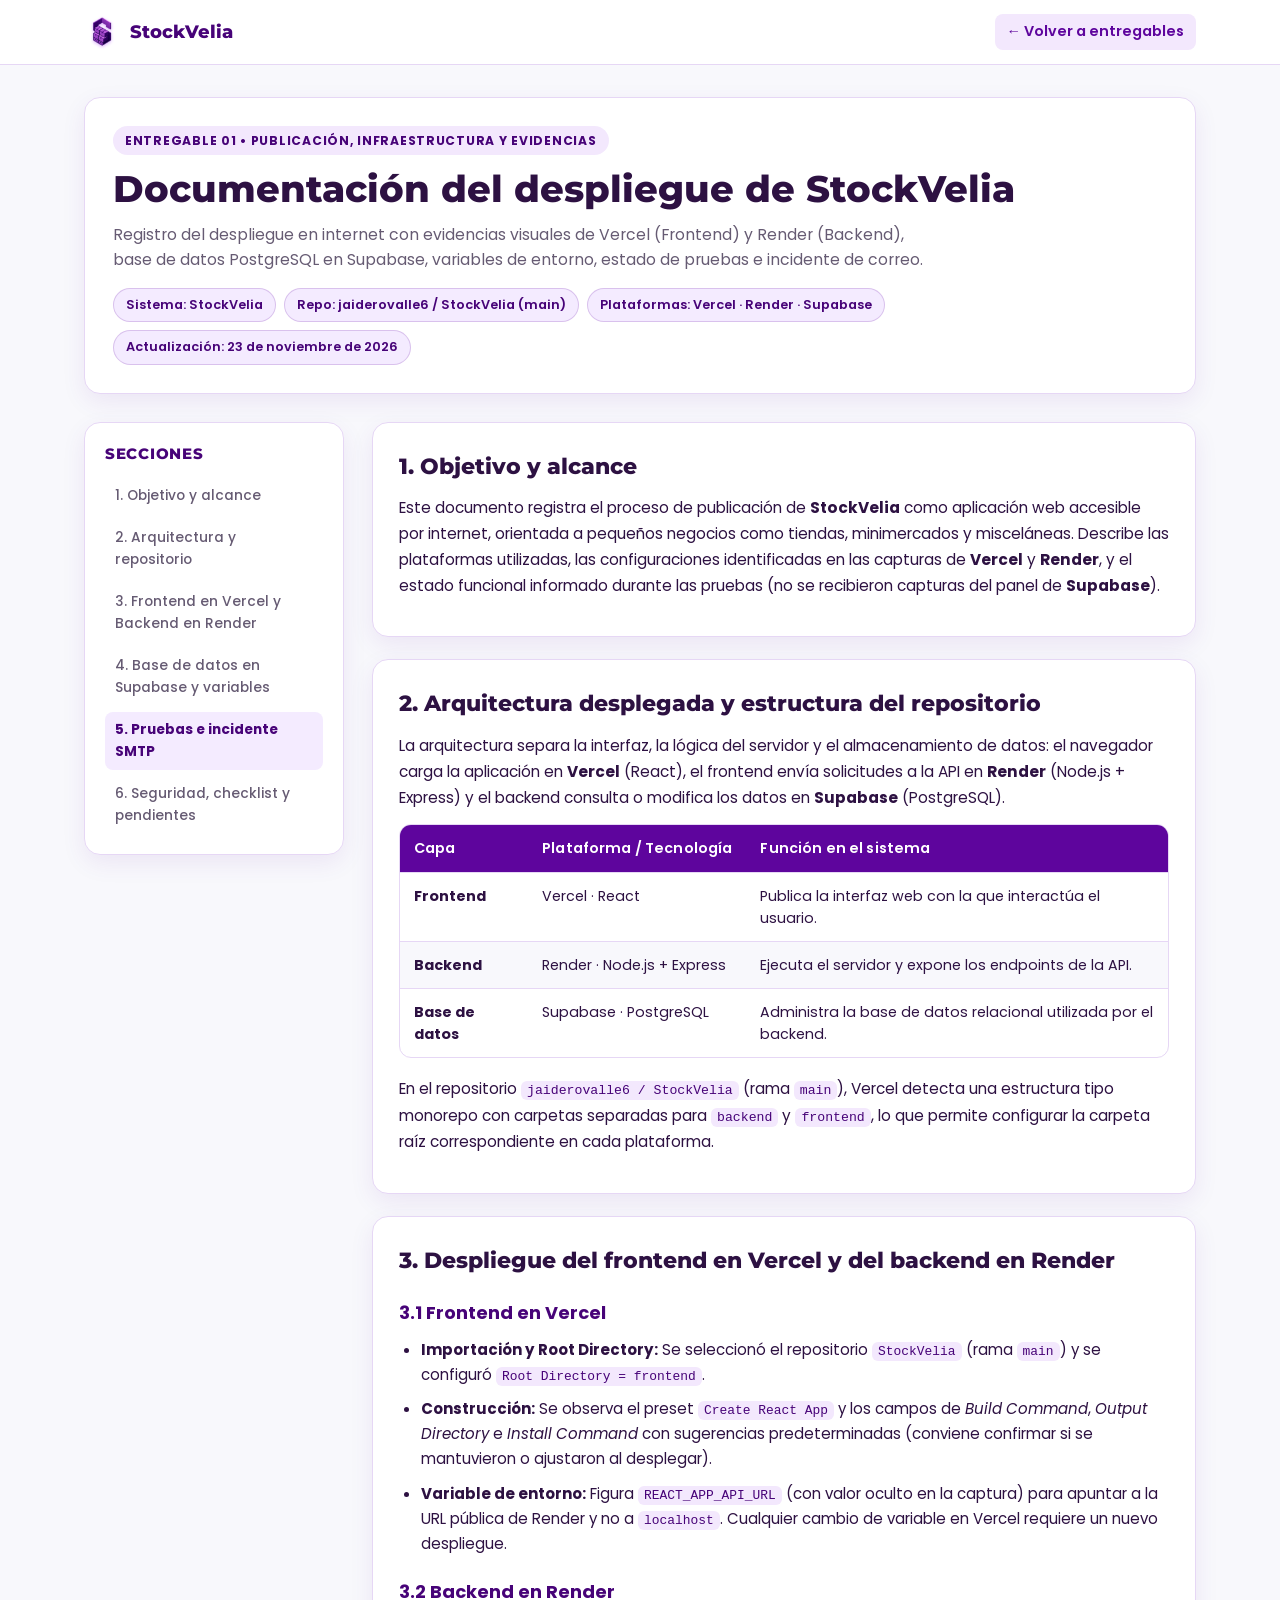
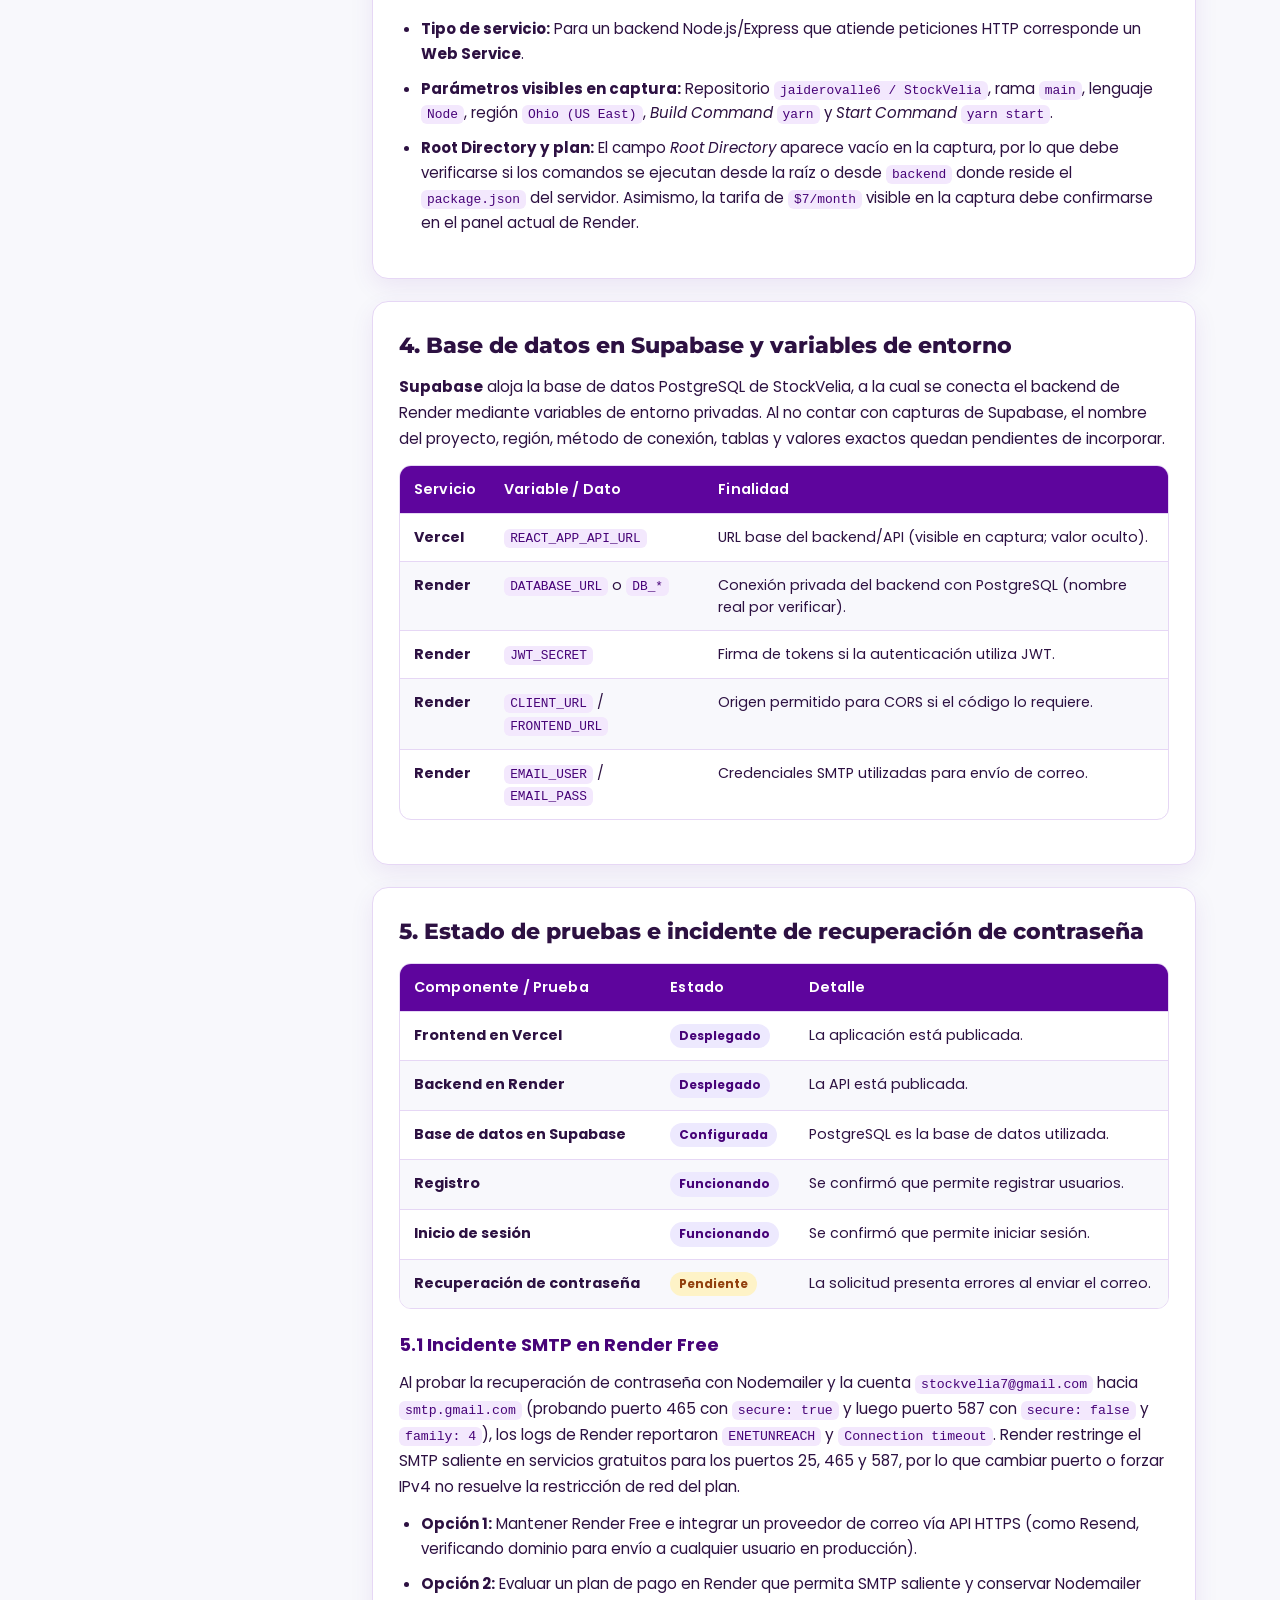
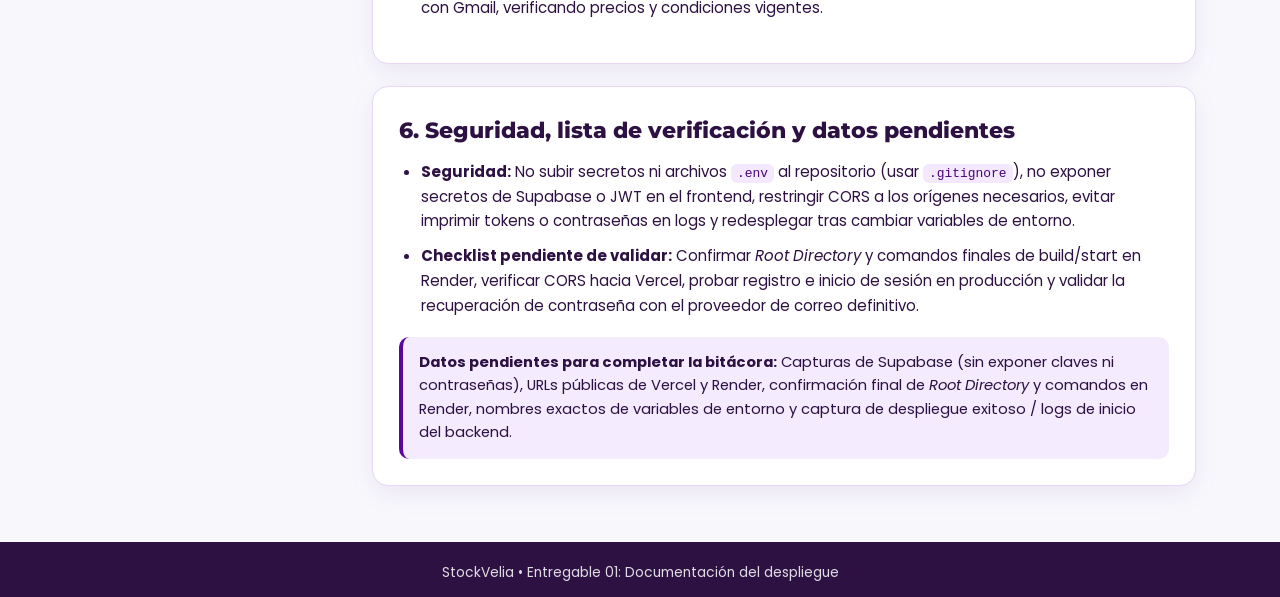
==== html/01-despliegue.html @ c8115813 "DOCUMENTACIÓN: Realizando los Entregables del Proyecto" ====
<!DOCTYPE html>
<html lang="es">

<head>
    <meta charset="UTF-8" />
    <meta name="viewport" content="width=device-width, initial-scale=1.0" />
    <title>01. Documentación del despliegue — StockVelia</title>
    <link rel="icon" type="image/png" href="../img/logo.png" />
    <link rel="preconnect" href="https://fonts.googleapis.com" />
    <link rel="preconnect" href="https://fonts.gstatic.com" crossorigin />
    <link
        href="https://fonts.googleapis.com/css2?family=Montserrat:wght@700;800&family=Poppins:wght@400;500;600;700&display=swap"
        rel="stylesheet" />
    <link rel="stylesheet" href="../css/entregables.css" />
    <link rel="stylesheet" href="../css/01-despliegue.css" />
</head>

<body>
    <header class="topbar">
        <div class="container topbar-inner">
            <a href="index.html" class="brand-link">
                <img src="../img/logo.png" alt="Logo de StockVelia" class="brand-logo" />
                <span>StockVelia</span>
            </a>
            <a href="index.html#entregables" class="back-link">← Volver a entregables</a>
        </div>
    </header>

    <main class="container">
        <section class="doc-header">
            <span class="doc-tag">Entregable 01 • Publicación, infraestructura y evidencias</span>
            <h1>Documentación del despliegue de StockVelia</h1>
            <p class="doc-subtitle">
                Registro del despliegue en internet con evidencias visuales de Vercel (Frontend) y Render (Backend),
                base de datos PostgreSQL en Supabase, variables de entorno, estado de pruebas e incidente de correo.
            </p>
            <div class="doc-meta-strip">
                <span class="meta-pill">Sistema: StockVelia</span>
                <span class="meta-pill">Repo: jaiderovalle6 / StockVelia (main)</span>
                <span class="meta-pill">Plataformas: Vercel · Render · Supabase</span>
                <span class="meta-pill">Actualización: 23 de noviembre de 2026</span>
            </div>
        </section>

        <div class="doc-layout">
            <aside class="doc-nav" aria-label="Índice de documentación del despliegue">
                <h2>Secciones</h2>
                <ul>
                    <li><a href="#sec-1" class="active is-current">1. Objetivo y alcance</a></li>
                    <li><a href="#sec-2">2. Arquitectura y repositorio</a></li>
                    <li><a href="#sec-3">3. Frontend en Vercel y Backend en Render</a></li>
                    <li><a href="#sec-4">4. Base de datos en Supabase y variables</a></li>
                    <li><a href="#sec-5">5. Pruebas e incidente SMTP</a></li>
                    <li><a href="#sec-6">6. Seguridad, checklist y pendientes</a></li>
                </ul>
            </aside>

            <div class="doc-sections">
                <!-- SECCIÓN 1 -->
                <section class="doc-block" id="sec-1">
                    <h2>1. Objetivo y alcance</h2>
                    <p>
                        Este documento registra el proceso de publicación de <strong>StockVelia</strong> como aplicación
                        web
                        accesible por internet, orientada a pequeños negocios como tiendas, minimercados y misceláneas.
                        Describe las plataformas utilizadas, las configuraciones identificadas en las capturas de
                        <strong>Vercel</strong> y <strong>Render</strong>, y el estado funcional informado durante las
                        pruebas (no se recibieron capturas del panel de <strong>Supabase</strong>).
                    </p>
                </section>

                <!-- SECCIÓN 2 -->
                <section class="doc-block" id="sec-2">
                    <h2>2. Arquitectura desplegada y estructura del repositorio</h2>
                    <p>
                        La arquitectura separa la interfaz, la lógica del servidor y el almacenamiento de datos: el
                        navegador carga la aplicación en <strong>Vercel</strong> (React), el frontend envía solicitudes
                        a la
                        API en <strong>Render</strong> (Node.js + Express) y el backend consulta o modifica los datos en
                        <strong>Supabase</strong> (PostgreSQL).
                    </p>
                    <div class="table-wrap">
                        <table class="deploy-table">
                            <thead>
                                <tr>
                                    <th>Capa</th>
                                    <th>Plataforma / Tecnología</th>
                                    <th>Función en el sistema</th>
                                </tr>
                            </thead>
                            <tbody>
                                <tr>
                                    <td><strong>Frontend</strong></td>
                                    <td>Vercel · React</td>
                                    <td>Publica la interfaz web con la que interactúa el usuario.</td>
                                </tr>
                                <tr>
                                    <td><strong>Backend</strong></td>
                                    <td>Render · Node.js + Express</td>
                                    <td>Ejecuta el servidor y expone los endpoints de la API.</td>
                                </tr>
                                <tr>
                                    <td><strong>Base de datos</strong></td>
                                    <td>Supabase · PostgreSQL</td>
                                    <td>Administra la base de datos relacional utilizada por el backend.</td>
                                </tr>
                            </tbody>
                        </table>
                    </div>
                    <p>
                        En el repositorio <code>jaiderovalle6 / StockVelia</code> (rama <code>main</code>), Vercel
                        detecta una estructura tipo monorepo con carpetas separadas para <code>backend</code> y
                        <code>frontend</code>, lo que permite configurar la carpeta raíz correspondiente en cada
                        plataforma.
                    </p>
                </section>

                <!-- SECCIÓN 3 -->
                <section class="doc-block" id="sec-3">
                    <h2>3. Despliegue del frontend en Vercel y del backend en Render</h2>
                    <h3>3.1 Frontend en Vercel</h3>
                    <ul class="deploy-list">
                        <li>
                            <strong>Importación y Root Directory:</strong> Se seleccionó el repositorio
                            <code>StockVelia</code> (rama <code>main</code>) y se configuró
                            <code>Root Directory = frontend</code>.
                        </li>
                        <li>
                            <strong>Construcción:</strong> Se observa el preset <code>Create React App</code> y los
                            campos de <em>Build Command</em>, <em>Output Directory</em> e <em>Install Command</em> con
                            sugerencias predeterminadas (conviene confirmar si se mantuvieron o ajustaron al desplegar).
                        </li>
                        <li>
                            <strong>Variable de entorno:</strong> Figura <code>REACT_APP_API_URL</code> (con valor
                            oculto en la captura) para apuntar a la URL pública de Render y no a
                            <code>localhost</code>. Cualquier cambio de variable en Vercel requiere un nuevo
                            despliegue.
                        </li>
                    </ul>

                    <h3>3.2 Backend en Render</h3>
                    <ul class="deploy-list">
                        <li>
                            <strong>Tipo de servicio:</strong> Para un backend Node.js/Express que atiende peticiones
                            HTTP corresponde un <strong>Web Service</strong>.
                        </li>
                        <li>
                            <strong>Parámetros visibles en captura:</strong> Repositorio
                            <code>jaiderovalle6 / StockVelia</code>, rama <code>main</code>, lenguaje
                            <code>Node</code>, región <code>Ohio (US East)</code>, <em>Build Command</em>
                            <code>yarn</code> y <em>Start Command</em> <code>yarn start</code>.
                        </li>
                        <li>
                            <strong>Root Directory y plan:</strong> El campo <em>Root Directory</em> aparece vacío en la
                            captura, por lo que debe verificarse si los comandos se ejecutan desde la raíz o desde
                            <code>backend</code> donde reside el <code>package.json</code> del servidor. Asimismo, la
                            tarifa de <code>$7/month</code> visible en la captura debe confirmarse en el panel actual
                            de Render.
                        </li>
                    </ul>
                </section>

                <!-- SECCIÓN 4 -->
                <section class="doc-block" id="sec-4">
                    <h2>4. Base de datos en Supabase y variables de entorno</h2>
                    <p>
                        <strong>Supabase</strong> aloja la base de datos PostgreSQL de StockVelia, a la cual se
                        conecta el backend de Render mediante variables de entorno privadas. Al no contar con capturas
                        de Supabase, el nombre del proyecto, región, método de conexión, tablas y valores exactos quedan
                        pendientes de incorporar.
                    </p>
                    <div class="table-wrap">
                        <table class="deploy-table">
                            <thead>
                                <tr>
                                    <th>Servicio</th>
                                    <th>Variable / Dato</th>
                                    <th>Finalidad</th>
                                </tr>
                            </thead>
                            <tbody>
                                <tr>
                                    <td><strong>Vercel</strong></td>
                                    <td><code>REACT_APP_API_URL</code></td>
                                    <td>URL base del backend/API (visible en captura; valor oculto).</td>
                                </tr>
                                <tr>
                                    <td><strong>Render</strong></td>
                                    <td><code>DATABASE_URL</code> o <code>DB_*</code></td>
                                    <td>Conexión privada del backend con PostgreSQL (nombre real por verificar).</td>
                                </tr>
                                <tr>
                                    <td><strong>Render</strong></td>
                                    <td><code>JWT_SECRET</code></td>
                                    <td>Firma de tokens si la autenticación utiliza JWT.</td>
                                </tr>
                                <tr>
                                    <td><strong>Render</strong></td>
                                    <td><code>CLIENT_URL</code> / <code>FRONTEND_URL</code></td>
                                    <td>Origen permitido para CORS si el código lo requiere.</td>
                                </tr>
                                <tr>
                                    <td><strong>Render</strong></td>
                                    <td><code>EMAIL_USER</code> / <code>EMAIL_PASS</code></td>
                                    <td>Credenciales SMTP utilizadas para envío de correo.</td>
                                </tr>
                            </tbody>
                        </table>
                    </div>
                </section>

                <!-- SECCIÓN 5 -->
                <section class="doc-block" id="sec-5">
                    <h2>5. Estado de pruebas e incidente de recuperación de contraseña</h2>
                    <div class="table-wrap">
                        <table class="deploy-table">
                            <thead>
                                <tr>
                                    <th>Componente / Prueba</th>
                                    <th>Estado</th>
                                    <th>Detalle</th>
                                </tr>
                            </thead>
                            <tbody>
                                <tr>
                                    <td><strong>Frontend en Vercel</strong></td>
                                    <td><span class="status-ok">Desplegado</span></td>
                                    <td>La aplicación está publicada.</td>
                                </tr>
                                <tr>
                                    <td><strong>Backend en Render</strong></td>
                                    <td><span class="status-ok">Desplegado</span></td>
                                    <td>La API está publicada.</td>
                                </tr>
                                <tr>
                                    <td><strong>Base de datos en Supabase</strong></td>
                                    <td><span class="status-ok">Configurada</span></td>
                                    <td>PostgreSQL es la base de datos utilizada.</td>
                                </tr>
                                <tr>
                                    <td><strong>Registro</strong></td>
                                    <td><span class="status-ok">Funcionando</span></td>
                                    <td>Se confirmó que permite registrar usuarios.</td>
                                </tr>
                                <tr>
                                    <td><strong>Inicio de sesión</strong></td>
                                    <td><span class="status-ok">Funcionando</span></td>
                                    <td>Se confirmó que permite iniciar sesión.</td>
                                </tr>
                                <tr>
                                    <td><strong>Recuperación de contraseña</strong></td>
                                    <td><span class="status-warn">Pendiente</span></td>
                                    <td>La solicitud presenta errores al enviar el correo.</td>
                                </tr>
                            </tbody>
                        </table>
                    </div>

                    <h3>5.1 Incidente SMTP en Render Free</h3>
                    <p>
                        Al probar la recuperación de contraseña con Nodemailer y la cuenta
                        <code>stockvelia7@gmail.com</code> hacia <code>smtp.gmail.com</code> (probando puerto 465 con
                        <code>secure: true</code> y luego puerto 587 con <code>secure: false</code> y
                        <code>family: 4</code>), los logs de Render reportaron <code>ENETUNREACH</code> y
                        <code>Connection timeout</code>. Render restringe el SMTP saliente en servicios gratuitos para
                        los puertos 25, 465 y 587, por lo que cambiar puerto o forzar IPv4 no resuelve la restricción
                        de red del plan.
                    </p>
                    <ul class="deploy-list">
                        <li>
                            <strong>Opción 1:</strong> Mantener Render Free e integrar un proveedor de correo vía API
                            HTTPS (como Resend, verificando dominio para envío a cualquier usuario en producción).
                        </li>
                        <li>
                            <strong>Opción 2:</strong> Evaluar un plan de pago en Render que permita SMTP saliente y
                            conservar Nodemailer con Gmail, verificando precios y condiciones vigentes.
                        </li>
                    </ul>
                </section>

                <!-- SECCIÓN 6 -->
                <section class="doc-block" id="sec-6">
                    <h2>6. Seguridad, lista de verificación y datos pendientes</h2>
                    <ul class="deploy-list">
                        <li>
                            <strong>Seguridad:</strong> No subir secretos ni archivos <code>.env</code> al repositorio
                            (usar <code>.gitignore</code>), no exponer secretos de Supabase o JWT en el frontend,
                            restringir CORS a los orígenes necesarios, evitar imprimir tokens o contraseñas en logs y
                            redesplegar tras cambiar variables de entorno.
                        </li>
                        <li>
                            <strong>Checklist pendiente de validar:</strong> Confirmar <em>Root Directory</em> y
                            comandos finales de build/start en Render, verificar CORS hacia Vercel, probar registro e
                            inicio de sesión en producción y validar la recuperación de contraseña con el proveedor de
                            correo definitivo.
                        </li>
                    </ul>
                    <div class="deploy-note">
                        <strong>Datos pendientes para completar la bitácora:</strong> Capturas de Supabase (sin
                        exponer claves ni contraseñas), URLs públicas de Vercel y Render, confirmación final de
                        <em>Root Directory</em> y comandos en Render, nombres exactos de variables de entorno y captura
                        de despliegue exitoso / logs de inicio del backend.
                    </div>
                </section>
            </div>
        </div>
    </main>

    <footer class="doc-footer">
        <div class="container">StockVelia • Entregable 01: Documentación del despliegue</div>
    </footer>

    <script src="../js/01-despliegue.js"></script>
</body>

</html>
---- css/entregables.css ----
/* ==========================================================================
   Hoja base compartida para páginas de entregables de StockVelia
   (css/entregables.css) — Paleta morada #5E059D / #470378 / #F8F8FC
   ========================================================================== */

:root {
    --doc-primary: #5e059d;
    --doc-primary-dark: #470378;
    --doc-primary-soft: #f3e8fd;
    --doc-accent: #ba61fa;
    --doc-bg: #f8f8fc;
    --doc-surface: #ffffff;
    --doc-text: #2d1142;
    --doc-muted: #665b73;
    --doc-border: #e6d7f5;
    --doc-shadow: 0 8px 24px rgba(94, 5, 157, 0.08);
    --doc-radius: 16px;
}

*,
*::before,
*::after {
    box-sizing: border-box;
    margin: 0;
    padding: 0;
}

html {
    scroll-behavior: smooth;
}

body {
    font-family: "Poppins", -apple-system, BlinkMacSystemFont, sans-serif;
    background-color: var(--doc-bg);
    color: var(--doc-text);
    line-height: 1.6;
    overflow-x: hidden;
}

code {
    font-family: ui-monospace, SFMono-Regular, Menlo, Monaco, Consolas, monospace;
    font-size: clamp(0.8rem, 1.3vw, 0.86em);
    background: var(--doc-primary-soft);
    color: var(--doc-primary-dark);
    padding: 2px 6px;
    border-radius: 6px;
    overflow-wrap: anywhere;
}

.container {
    width: 100%;
    max-width: 1160px;
    margin: 0 auto;
    padding: 0 clamp(14px, 3vw, 24px);
}

/* TOPBAR */
.topbar {
    position: sticky;
    top: 0;
    z-index: 90;
    background: rgba(255, 255, 255, 0.94);
    backdrop-filter: blur(10px);
    border-bottom: 1px solid var(--doc-border);
}

.topbar-inner {
    display: flex;
    align-items: center;
    justify-content: space-between;
    min-height: 64px;
    gap: 12px;
}

.brand-link {
    display: inline-flex;
    align-items: center;
    gap: 10px;
    font-family: "Montserrat", sans-serif;
    font-weight: 800;
    font-size: clamp(1rem, 2vw, 1.15rem);
    color: var(--doc-primary-dark);
    text-decoration: none;
    min-width: 0;
}

.brand-logo {
    width: 36px;
    height: 36px;
    border-radius: 8px;
    object-fit: contain;
    display: block;
    flex-shrink: 0;
}

.back-link {
    text-decoration: none;
    font-size: clamp(0.8rem, 1.4vw, 0.9rem);
    font-weight: 600;
    color: var(--doc-primary);
    padding: 6px 12px;
    border-radius: 8px;
    background: var(--doc-primary-soft);
    white-space: nowrap;
    transition: background-color 0.2s ease, color 0.2s ease;
}

.back-link:hover {
    background: var(--doc-primary);
    color: #ffffff;
}

/* ENCABEZADO DE DOCUMENTO */
.doc-header {
    margin: clamp(20px, 3.5vw, 32px) 0 clamp(20px, 3vw, 28px);
    padding: clamp(18px, 3.5vw, 28px);
    background: var(--doc-surface);
    border: 1px solid var(--doc-border);
    border-radius: var(--doc-radius);
    box-shadow: var(--doc-shadow);
}

.doc-tag {
    display: inline-block;
    font-size: clamp(0.7rem, 1.25vw, 0.76rem);
    font-weight: 700;
    text-transform: uppercase;
    letter-spacing: 0.06em;
    color: var(--doc-primary-dark);
    background: var(--doc-primary-soft);
    padding: 5px 12px;
    border-radius: 999px;
    margin-bottom: 12px;
    max-width: 100%;
}

.doc-header h1 {
    font-family: "Montserrat", sans-serif;
    font-weight: 800;
    font-size: clamp(1.45rem, 3.2vw, 2.3rem);
    color: var(--doc-text);
    line-height: 1.2;
    margin-bottom: 10px;
}

.doc-subtitle {
    color: var(--doc-muted);
    font-size: clamp(0.9rem, 1.5vw, 0.98rem);
    max-width: 820px;
}

/* LAYOUT CON ÍNDICE LATERAL */
.doc-layout {
    display: grid;
    grid-template-columns: 260px minmax(0, 1fr);
    gap: clamp(18px, 3vw, 28px);
    align-items: start;
    margin-bottom: 56px;
}

.doc-nav {
    position: sticky;
    top: 84px;
    background: var(--doc-surface);
    border: 1px solid var(--doc-border);
    border-radius: var(--doc-radius);
    padding: clamp(16px, 2.5vw, 20px);
    box-shadow: var(--doc-shadow);
    min-width: 0;
}

.doc-nav h2 {
    font-family: "Montserrat", sans-serif;
    font-size: 0.92rem;
    font-weight: 800;
    text-transform: uppercase;
    letter-spacing: 0.05em;
    color: var(--doc-primary-dark);
    margin-bottom: 12px;
}

.doc-nav ul {
    list-style: none;
    display: flex;
    flex-direction: column;
    gap: 6px;
}

.doc-nav a {
    display: block;
    text-decoration: none;
    font-size: 0.86rem;
    font-weight: 500;
    color: var(--doc-muted);
    padding: 7px 10px;
    border-radius: 8px;
    transition: all 0.2s ease;
}

.doc-nav a:hover {
    color: var(--doc-primary-dark);
    background: var(--doc-primary-soft);
}

.doc-sections {
    display: flex;
    flex-direction: column;
    gap: 22px;
    min-width: 0;
}

.doc-block {
    background: var(--doc-surface);
    border: 1px solid var(--doc-border);
    border-radius: var(--doc-radius);
    padding: clamp(18px, 3.2vw, 26px);
    box-shadow: var(--doc-shadow);
    scroll-margin-top: 86px;
    min-width: 0;
}

.doc-block h2 {
    font-family: "Montserrat", sans-serif;
    font-size: clamp(1.15rem, 2.2vw, 1.35rem);
    font-weight: 800;
    color: var(--doc-text);
    margin-bottom: 12px;
}

/* FOOTER */
.doc-footer {
    background: var(--doc-text);
    color: rgba(255, 255, 255, 0.85);
    padding: 20px 0;
    font-size: 0.86rem;
    text-align: center;
}

@media (max-width: 900px) {
    .doc-layout {
        grid-template-columns: 1fr;
    }

    .doc-nav {
        position: static;
    }
}
---- css/01-despliegue.css ----
/* ==========================================================================
   Estilos específicos para Entregable 01: Documentación del Despliegue
   Compatible con css/entregables.css (paleta #5E059D / #470378 / #F8F8FC)
   ========================================================================== */

:root {
    --dep-primary: #5e059d;
    --dep-primary-dark: #470378;
    --dep-primary-soft: #f4ebff;
    --dep-border: #e6d7f5;
    --dep-text: #2d1142;
    --dep-muted: #665b73;
    --dep-surface: #ffffff;
    --dep-surface-alt: #f8f8fc;
}

.doc-meta-strip {
    display: flex;
    flex-wrap: wrap;
    gap: 8px;
    margin-top: 16px;
}

.meta-pill {
    display: inline-flex;
    align-items: center;
    padding: 6px 12px;
    border-radius: 999px;
    font-size: clamp(0.74rem, 1.4vw, 0.8rem);
    font-weight: 600;
    background-color: var(--dep-primary-soft);
    color: var(--dep-primary-dark);
    border: 1px solid rgba(94, 5, 157, 0.18);
    max-width: 100%;
}

.doc-block h3 {
    margin-top: 22px;
    margin-bottom: 10px;
    font-size: clamp(1rem, 1.8vw, 1.12rem);
    font-weight: 700;
    color: var(--dep-primary-dark);
}

.doc-block p {
    color: var(--dep-text);
    line-height: 1.68;
    margin-bottom: 12px;
    font-size: clamp(0.9rem, 1.5vw, 0.96rem);
}

.deploy-list {
    margin: 10px 0 16px 22px;
    padding: 0;
    color: var(--dep-text);
    line-height: 1.65;
    font-size: clamp(0.88rem, 1.5vw, 0.94rem);
}

.deploy-list li {
    margin-bottom: 10px;
}

.table-wrap {
    width: 100%;
    max-width: 100%;
    overflow-x: auto;
    -webkit-overflow-scrolling: touch;
    margin: 14px 0 18px;
    border: 1px solid var(--dep-border);
    border-radius: 12px;
    background-color: var(--dep-surface);
}

.deploy-table {
    width: 100%;
    border-collapse: collapse;
    min-width: 580px;
    font-size: clamp(0.82rem, 1.4vw, 0.89rem);
}

.deploy-table thead {
    background-color: var(--dep-primary);
    color: #ffffff;
}

.deploy-table th {
    text-align: left;
    padding: 12px 14px;
    font-weight: 600;
    letter-spacing: 0.01em;
    white-space: nowrap;
}

.deploy-table td {
    padding: 12px 14px;
    border-top: 1px solid var(--dep-border);
    vertical-align: top;
    line-height: 1.55;
    color: var(--dep-text);
}

.deploy-table tbody tr:nth-child(even) {
    background-color: var(--dep-surface-alt);
}

.deploy-table tbody tr:hover {
    background-color: #faf5ff;
}

.status-ok,
.status-warn {
    display: inline-block;
    padding: 3px 9px;
    border-radius: 999px;
    font-size: 0.75rem;
    font-weight: 700;
    white-space: nowrap;
}

.status-ok {
    background-color: #ede9fe;
    color: var(--dep-primary-dark);
}

.status-warn {
    background-color: #fef3c7;
    color: #92400e;
}

.deploy-note {
    margin-top: 18px;
    padding: 14px 16px;
    border-left: 4px solid var(--dep-primary);
    border-radius: 10px;
    background-color: var(--dep-primary-soft);
    color: var(--dep-text);
    font-size: clamp(0.86rem, 1.4vw, 0.92rem);
    line-height: 1.6;
}

.doc-nav a.is-current,
.doc-nav a.active {
    color: var(--dep-primary-dark);
    font-weight: 700;
    background-color: var(--dep-primary-soft);
    border-radius: 8px;
}

/* Tablets y pantallas medianas */
@media (max-width: 900px) {
    .doc-nav ul {
        flex-direction: row;
        flex-wrap: wrap;
        gap: 8px;
    }

    .doc-nav a {
        padding: 6px 12px;
        font-size: 0.82rem;
    }
}

/* Móviles */
@media (max-width: 600px) {
    .deploy-table {
        min-width: 500px;
        font-size: 0.82rem;
    }

    .deploy-table th,
    .deploy-table td {
        padding: 10px 11px;
    }

    .deploy-note {
        padding: 12px 14px;
    }
}
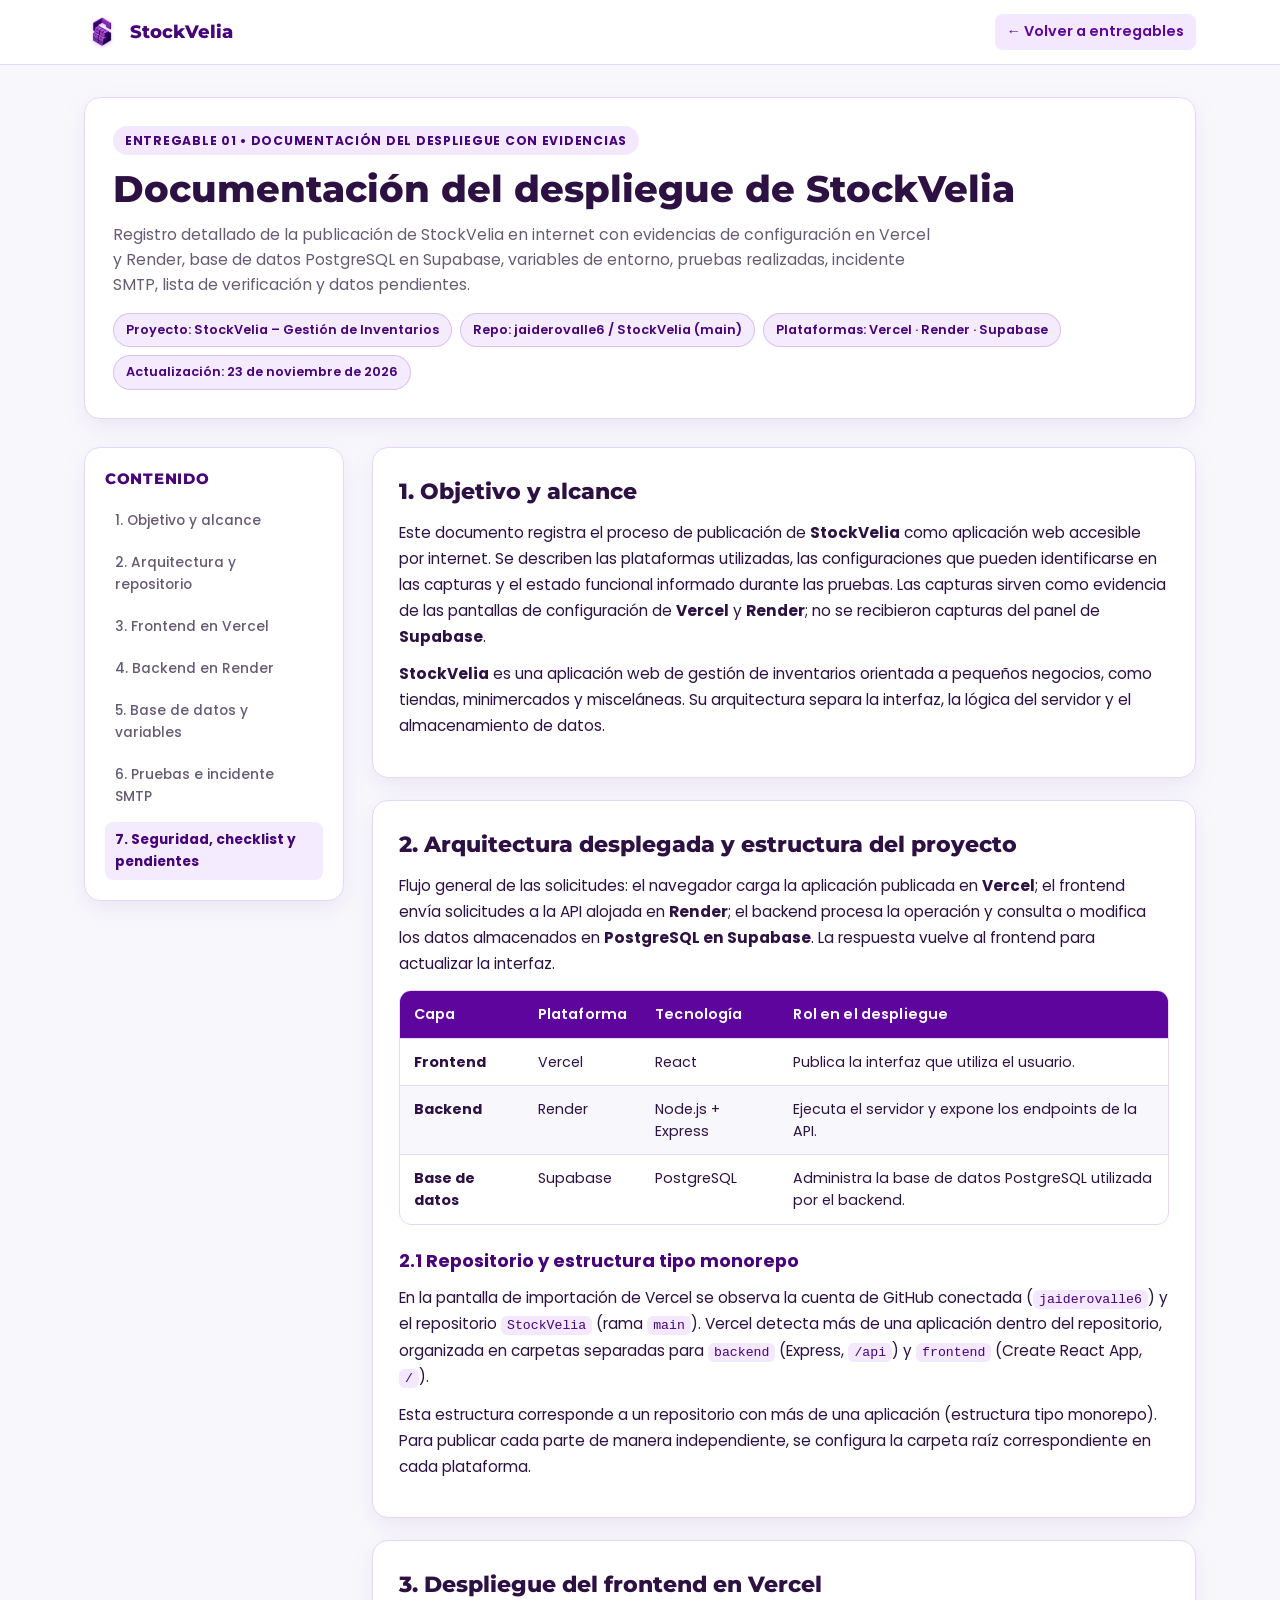
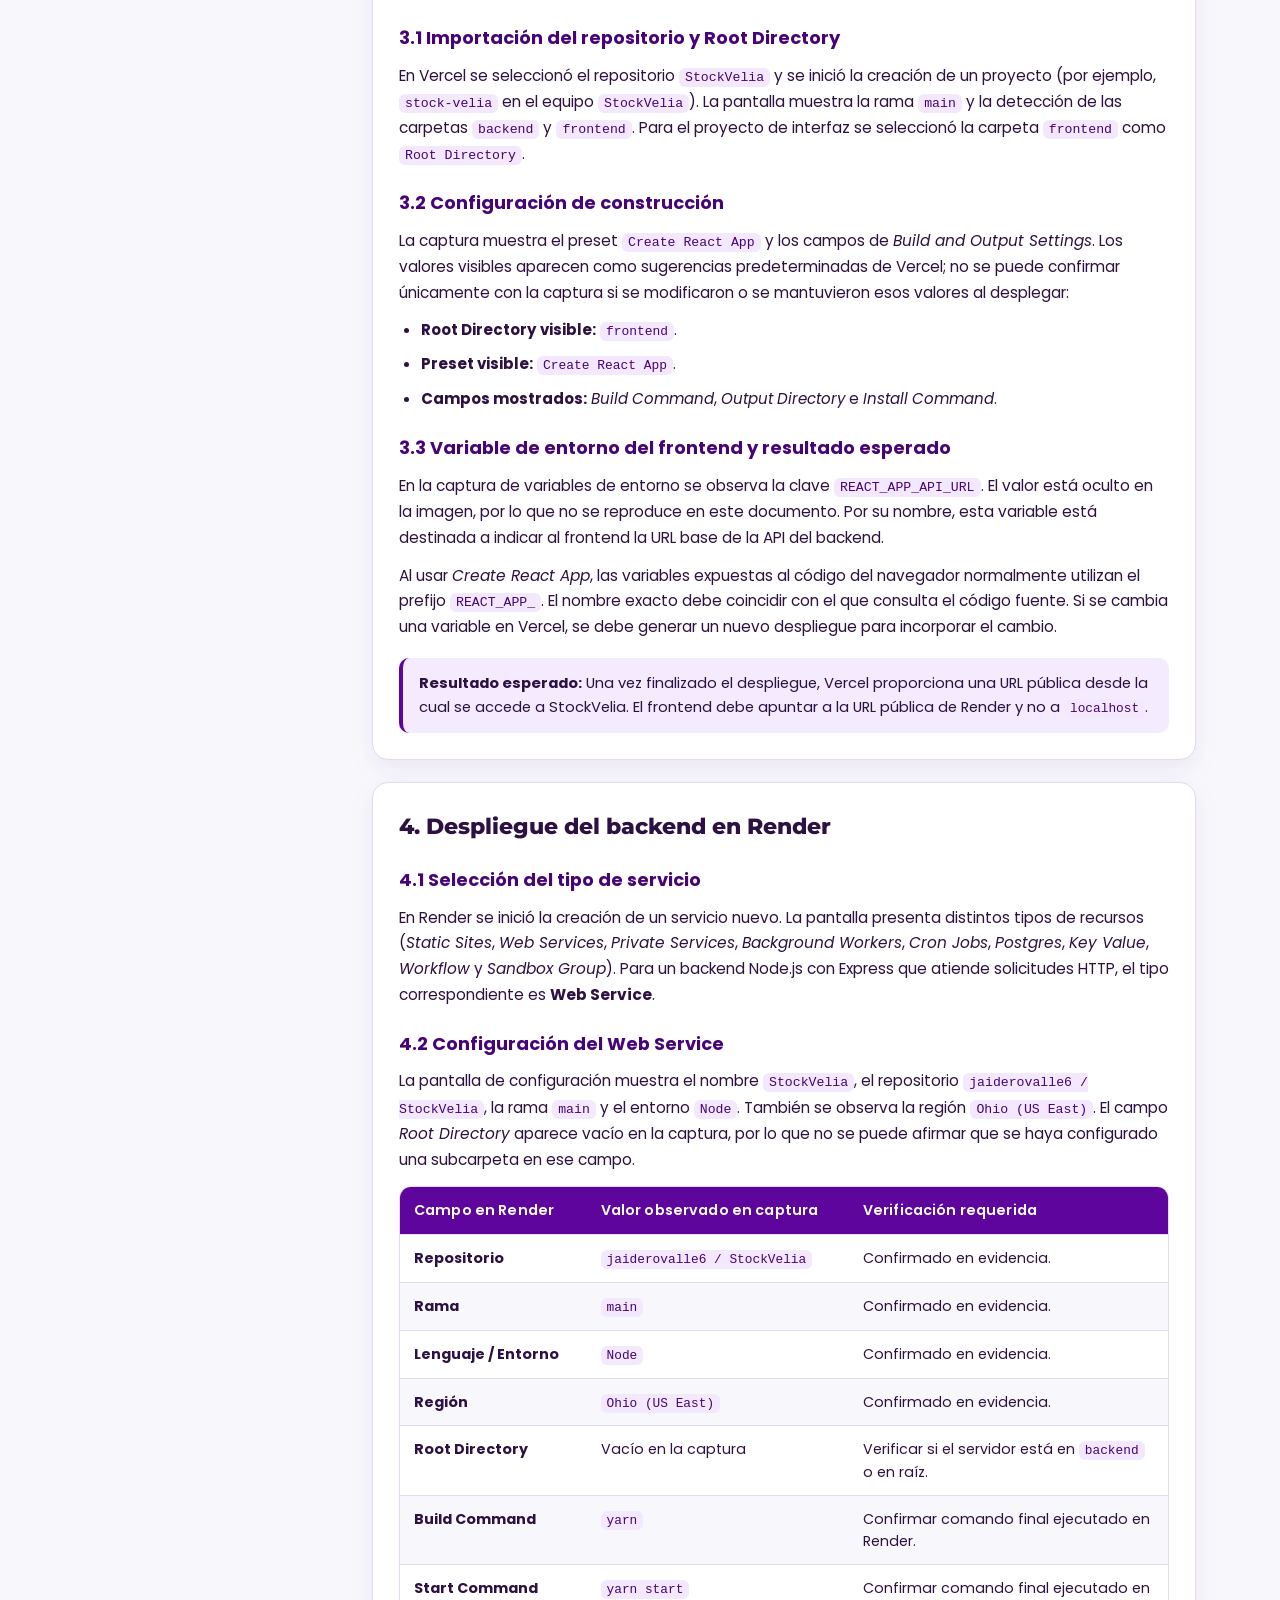
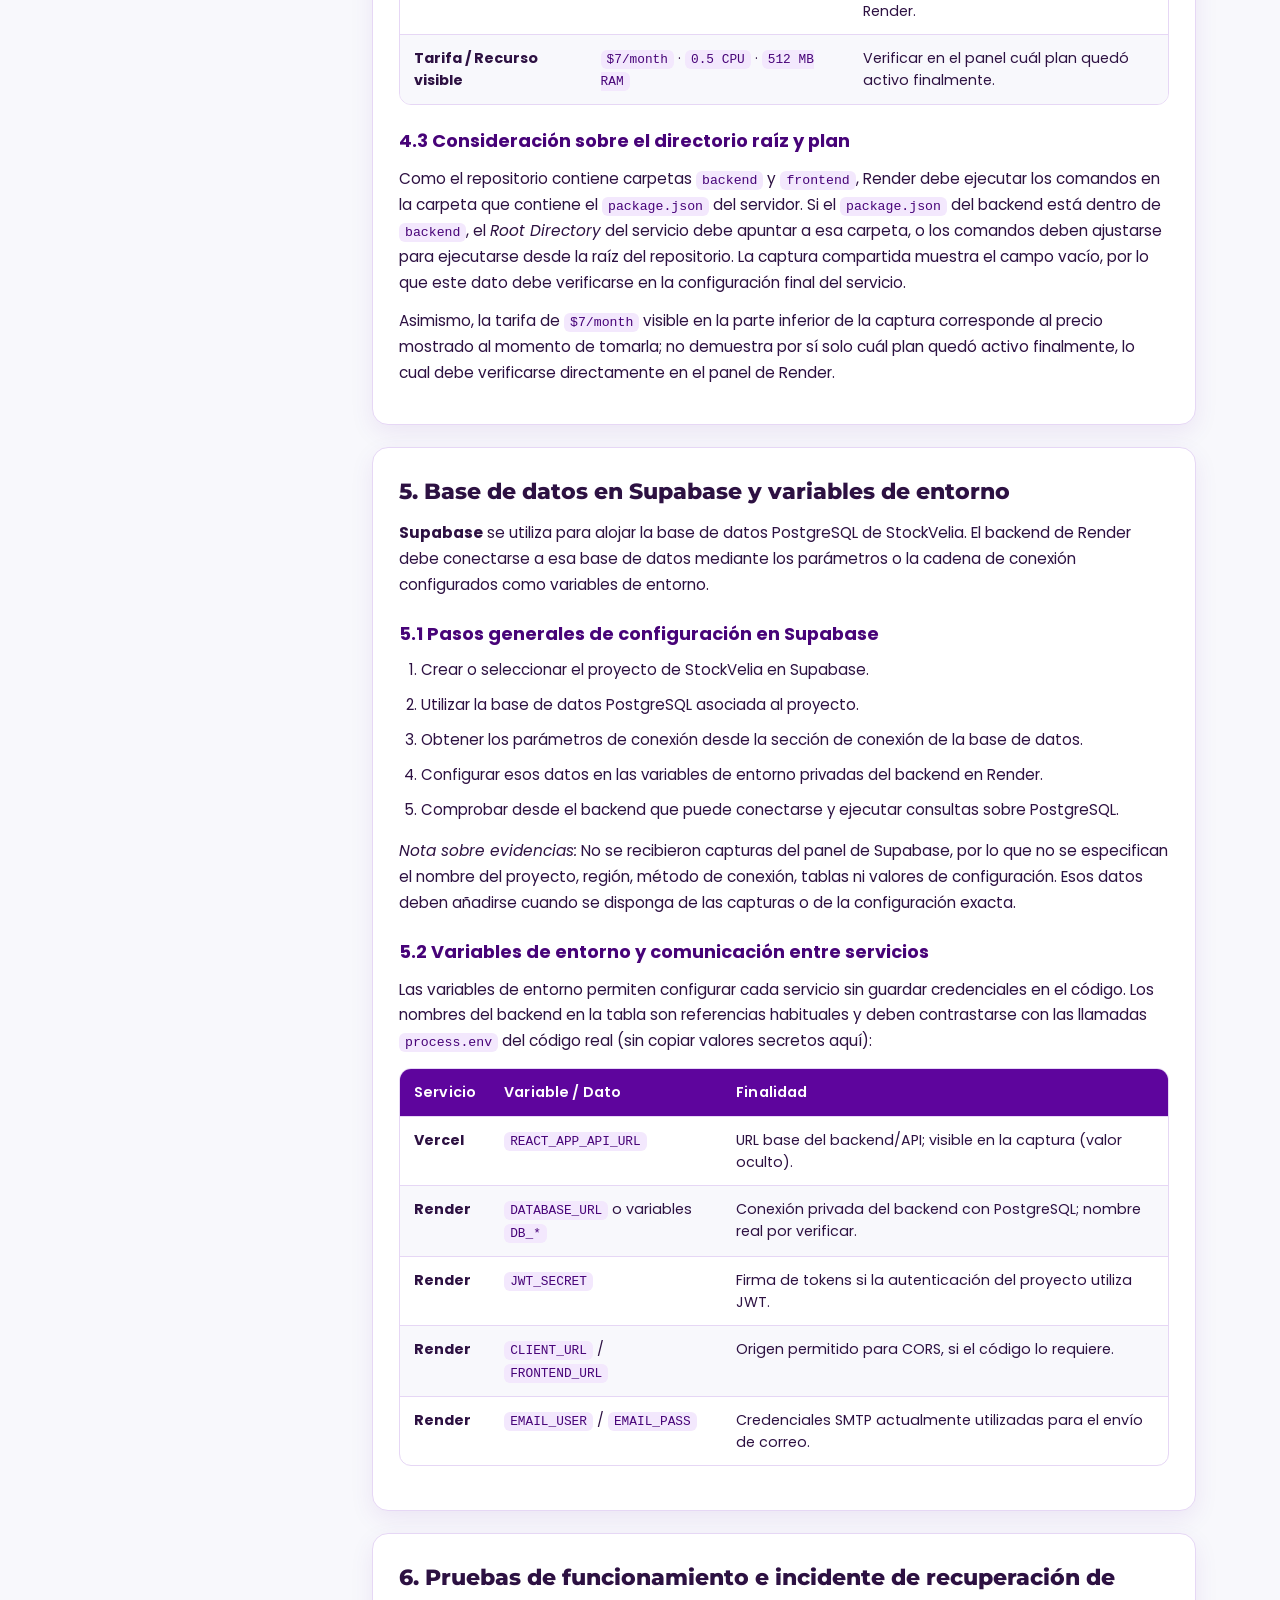
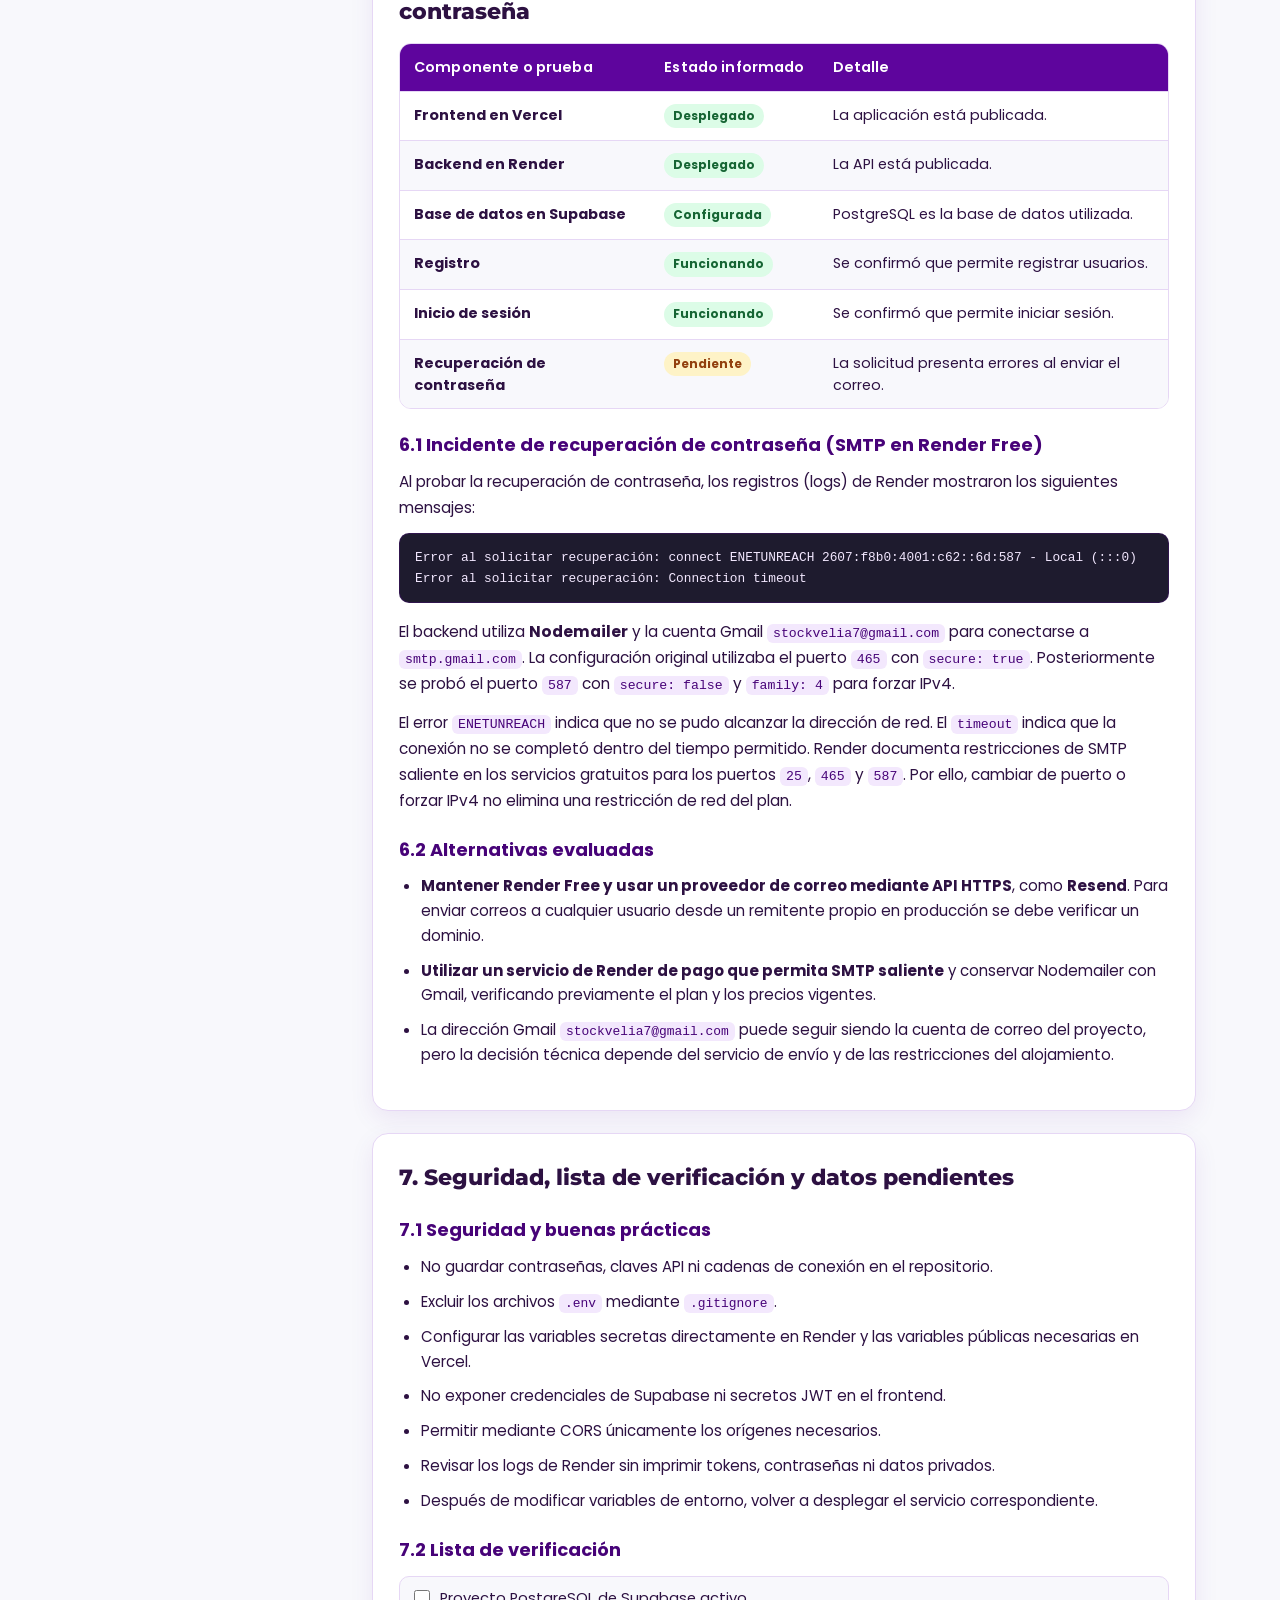
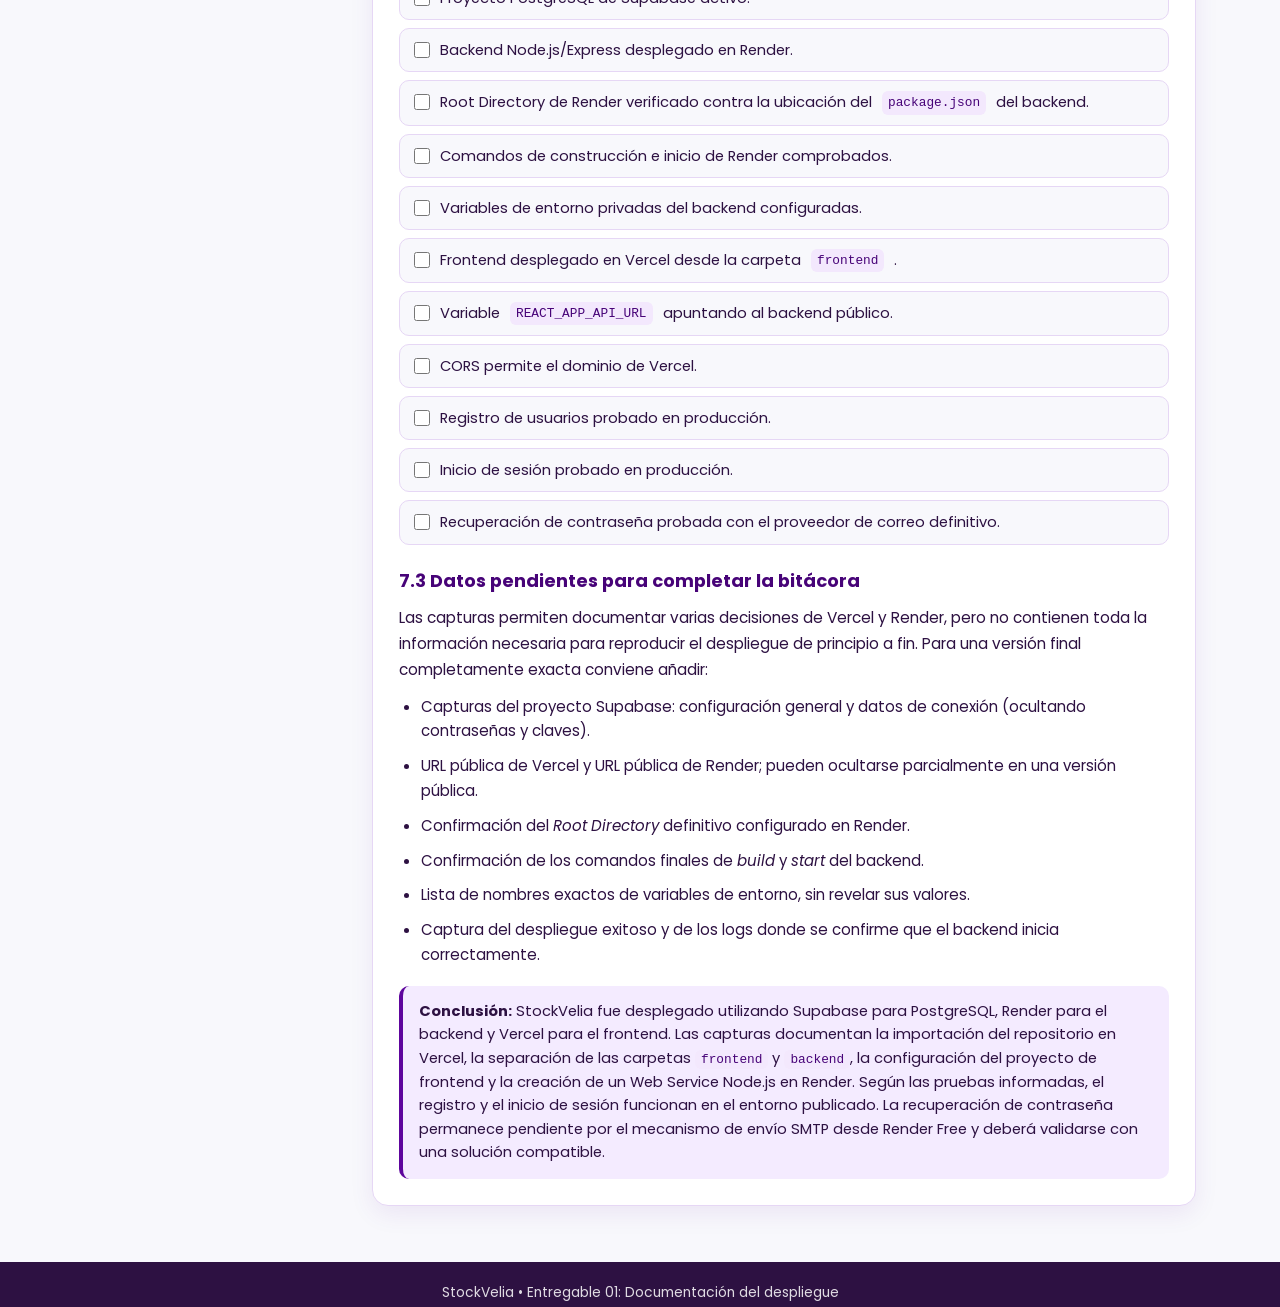
==== commit b2591357: "DOCUMENTACIÓN: Realizando los Entregables del Proyecto" ====
--- a/html/01-despliegue.html
+++ b/html/01-despliegue.html
@@ -28,14 +28,15 @@
 
     <main class="container">
         <section class="doc-header">
-            <span class="doc-tag">Entregable 01 • Publicación, infraestructura y evidencias</span>
+            <span class="doc-tag">Entregable 01 • Documentación del despliegue con evidencias</span>
             <h1>Documentación del despliegue de StockVelia</h1>
             <p class="doc-subtitle">
-                Registro del despliegue en internet con evidencias visuales de Vercel (Frontend) y Render (Backend),
-                base de datos PostgreSQL en Supabase, variables de entorno, estado de pruebas e incidente de correo.
+                Registro detallado de la publicación de StockVelia en internet con evidencias de configuración en
+                Vercel y Render, base de datos PostgreSQL en Supabase, variables de entorno, pruebas realizadas,
+                incidente SMTP, lista de verificación y datos pendientes.
             </p>
             <div class="doc-meta-strip">
-                <span class="meta-pill">Sistema: StockVelia</span>
+                <span class="meta-pill">Proyecto: StockVelia – Gestión de Inventarios</span>
                 <span class="meta-pill">Repo: jaiderovalle6 / StockVelia (main)</span>
                 <span class="meta-pill">Plataformas: Vercel · Render · Supabase</span>
                 <span class="meta-pill">Actualización: 23 de noviembre de 2026</span>
@@ -44,14 +45,15 @@
 
         <div class="doc-layout">
             <aside class="doc-nav" aria-label="Índice de documentación del despliegue">
-                <h2>Secciones</h2>
+                <h2>Contenido</h2>
                 <ul>
                     <li><a href="#sec-1" class="active is-current">1. Objetivo y alcance</a></li>
                     <li><a href="#sec-2">2. Arquitectura y repositorio</a></li>
-                    <li><a href="#sec-3">3. Frontend en Vercel y Backend en Render</a></li>
-                    <li><a href="#sec-4">4. Base de datos en Supabase y variables</a></li>
-                    <li><a href="#sec-5">5. Pruebas e incidente SMTP</a></li>
-                    <li><a href="#sec-6">6. Seguridad, checklist y pendientes</a></li>
+                    <li><a href="#sec-3">3. Frontend en Vercel</a></li>
+                    <li><a href="#sec-4">4. Backend en Render</a></li>
+                    <li><a href="#sec-5">5. Base de datos y variables</a></li>
+                    <li><a href="#sec-6">6. Pruebas e incidente SMTP</a></li>
+                    <li><a href="#sec-7">7. Seguridad, checklist y pendientes</a></li>
                 </ul>
             </aside>
 
@@ -62,117 +64,254 @@
                     <p>
                         Este documento registra el proceso de publicación de <strong>StockVelia</strong> como aplicación
                         web
-                        accesible por internet, orientada a pequeños negocios como tiendas, minimercados y misceláneas.
-                        Describe las plataformas utilizadas, las configuraciones identificadas en las capturas de
-                        <strong>Vercel</strong> y <strong>Render</strong>, y el estado funcional informado durante las
-                        pruebas (no se recibieron capturas del panel de <strong>Supabase</strong>).
+                        accesible por internet. Se describen las plataformas utilizadas, las configuraciones que pueden
+                        identificarse en las capturas y el estado funcional informado durante las pruebas. Las capturas
+                        sirven como evidencia de las pantallas de configuración de <strong>Vercel</strong> y
+                        <strong>Render</strong>; no se recibieron capturas del panel de <strong>Supabase</strong>.
+                    </p>
+                    <p>
+                        <strong>StockVelia</strong> es una aplicación web de gestión de inventarios orientada a pequeños
+                        negocios, como tiendas, minimercados y misceláneas. Su arquitectura separa la interfaz, la
+                        lógica
+                        del servidor y el almacenamiento de datos.
                     </p>
                 </section>
 
                 <!-- SECCIÓN 2 -->
                 <section class="doc-block" id="sec-2">
-                    <h2>2. Arquitectura desplegada y estructura del repositorio</h2>
-                    <p>
-                        La arquitectura separa la interfaz, la lógica del servidor y el almacenamiento de datos: el
-                        navegador carga la aplicación en <strong>Vercel</strong> (React), el frontend envía solicitudes
-                        a la
-                        API en <strong>Render</strong> (Node.js + Express) y el backend consulta o modifica los datos en
-                        <strong>Supabase</strong> (PostgreSQL).
-                    </p>
+                    <h2>2. Arquitectura desplegada y estructura del proyecto</h2>
+                    <p>
+                        Flujo general de las solicitudes: el navegador carga la aplicación publicada en
+                        <strong>Vercel</strong>; el frontend envía solicitudes a la API alojada en
+                        <strong>Render</strong>; el backend procesa la operación y consulta o modifica los datos
+                        almacenados en <strong>PostgreSQL en Supabase</strong>. La respuesta vuelve al frontend para
+                        actualizar la interfaz.
+                    </p>
+
                     <div class="table-wrap">
                         <table class="deploy-table">
                             <thead>
                                 <tr>
                                     <th>Capa</th>
-                                    <th>Plataforma / Tecnología</th>
-                                    <th>Función en el sistema</th>
+                                    <th>Plataforma</th>
+                                    <th>Tecnología</th>
+                                    <th>Rol en el despliegue</th>
                                 </tr>
                             </thead>
                             <tbody>
                                 <tr>
                                     <td><strong>Frontend</strong></td>
-                                    <td>Vercel · React</td>
-                                    <td>Publica la interfaz web con la que interactúa el usuario.</td>
+                                    <td>Vercel</td>
+                                    <td>React</td>
+                                    <td>Publica la interfaz que utiliza el usuario.</td>
                                 </tr>
                                 <tr>
                                     <td><strong>Backend</strong></td>
-                                    <td>Render · Node.js + Express</td>
+                                    <td>Render</td>
+                                    <td>Node.js + Express</td>
                                     <td>Ejecuta el servidor y expone los endpoints de la API.</td>
                                 </tr>
                                 <tr>
                                     <td><strong>Base de datos</strong></td>
-                                    <td>Supabase · PostgreSQL</td>
-                                    <td>Administra la base de datos relacional utilizada por el backend.</td>
+                                    <td>Supabase</td>
+                                    <td>PostgreSQL</td>
+                                    <td>Administra la base de datos PostgreSQL utilizada por el backend.</td>
                                 </tr>
                             </tbody>
                         </table>
                     </div>
-                    <p>
-                        En el repositorio <code>jaiderovalle6 / StockVelia</code> (rama <code>main</code>), Vercel
-                        detecta una estructura tipo monorepo con carpetas separadas para <code>backend</code> y
-                        <code>frontend</code>, lo que permite configurar la carpeta raíz correspondiente en cada
-                        plataforma.
+
+                    <h3>2.1 Repositorio y estructura tipo monorepo</h3>
+                    <p>
+                        En la pantalla de importación de Vercel se observa la cuenta de GitHub conectada
+                        (<code>jaiderovalle6</code>) y el repositorio <code>StockVelia</code> (rama <code>main</code>).
+                        Vercel detecta más de una aplicación dentro del repositorio, organizada en carpetas separadas
+                        para <code>backend</code> (Express, <code>/api</code>) y <code>frontend</code> (Create React
+                        App, <code>/</code>).
+                    </p>
+                    <p>
+                        Esta estructura corresponde a un repositorio con más de una aplicación (estructura tipo
+                        monorepo).
+                        Para publicar cada parte de manera independiente, se configura la carpeta raíz correspondiente
+                        en
+                        cada plataforma.
                     </p>
                 </section>
 
                 <!-- SECCIÓN 3 -->
                 <section class="doc-block" id="sec-3">
-                    <h2>3. Despliegue del frontend en Vercel y del backend en Render</h2>
-                    <h3>3.1 Frontend en Vercel</h3>
+                    <h2>3. Despliegue del frontend en Vercel</h2>
+                    <h3>3.1 Importación del repositorio y Root Directory</h3>
+                    <p>
+                        En Vercel se seleccionó el repositorio <code>StockVelia</code> y se inició la creación de un
+                        proyecto (por ejemplo, <code>stock-velia</code> en el equipo <code>StockVelia</code>). La
+                        pantalla muestra la rama <code>main</code> y la detección de las carpetas <code>backend</code> y
+                        <code>frontend</code>. Para el proyecto de interfaz se seleccionó la carpeta
+                        <code>frontend</code> como <code>Root Directory</code>.
+                    </p>
+
+                    <h3>3.2 Configuración de construcción</h3>
+                    <p>
+                        La captura muestra el preset <code>Create React App</code> y los campos de <em>Build and Output
+                            Settings</em>. Los valores visibles aparecen como sugerencias predeterminadas de Vercel; no
+                        se
+                        puede confirmar únicamente con la captura si se modificaron o se mantuvieron esos valores al
+                        desplegar:
+                    </p>
                     <ul class="deploy-list">
-                        <li>
-                            <strong>Importación y Root Directory:</strong> Se seleccionó el repositorio
-                            <code>StockVelia</code> (rama <code>main</code>) y se configuró
-                            <code>Root Directory = frontend</code>.
-                        </li>
-                        <li>
-                            <strong>Construcción:</strong> Se observa el preset <code>Create React App</code> y los
-                            campos de <em>Build Command</em>, <em>Output Directory</em> e <em>Install Command</em> con
-                            sugerencias predeterminadas (conviene confirmar si se mantuvieron o ajustaron al desplegar).
-                        </li>
-                        <li>
-                            <strong>Variable de entorno:</strong> Figura <code>REACT_APP_API_URL</code> (con valor
-                            oculto en la captura) para apuntar a la URL pública de Render y no a
-                            <code>localhost</code>. Cualquier cambio de variable en Vercel requiere un nuevo
-                            despliegue.
+                        <li><strong>Root Directory visible:</strong> <code>frontend</code>.</li>
+                        <li><strong>Preset visible:</strong> <code>Create React App</code>.</li>
+                        <li><strong>Campos mostrados:</strong> <em>Build Command</em>, <em>Output Directory</em> e
+                            <em>Install Command</em>.
                         </li>
                     </ul>
 
-                    <h3>3.2 Backend en Render</h3>
-                    <ul class="deploy-list">
-                        <li>
-                            <strong>Tipo de servicio:</strong> Para un backend Node.js/Express que atiende peticiones
-                            HTTP corresponde un <strong>Web Service</strong>.
-                        </li>
-                        <li>
-                            <strong>Parámetros visibles en captura:</strong> Repositorio
-                            <code>jaiderovalle6 / StockVelia</code>, rama <code>main</code>, lenguaje
-                            <code>Node</code>, región <code>Ohio (US East)</code>, <em>Build Command</em>
-                            <code>yarn</code> y <em>Start Command</em> <code>yarn start</code>.
-                        </li>
-                        <li>
-                            <strong>Root Directory y plan:</strong> El campo <em>Root Directory</em> aparece vacío en la
-                            captura, por lo que debe verificarse si los comandos se ejecutan desde la raíz o desde
-                            <code>backend</code> donde reside el <code>package.json</code> del servidor. Asimismo, la
-                            tarifa de <code>$7/month</code> visible en la captura debe confirmarse en el panel actual
-                            de Render.
-                        </li>
-                    </ul>
+                    <h3>3.3 Variable de entorno del frontend y resultado esperado</h3>
+                    <p>
+                        En la captura de variables de entorno se observa la clave <code>REACT_APP_API_URL</code>. El
+                        valor está oculto en la imagen, por lo que no se reproduce en este documento. Por su nombre,
+                        esta variable está destinada a indicar al frontend la URL base de la API del backend.
+                    </p>
+                    <p>
+                        Al usar <em>Create React App</em>, las variables expuestas al código del navegador normalmente
+                        utilizan el prefijo <code>REACT_APP_</code>. El nombre exacto debe coincidir con el que consulta
+                        el código fuente. Si se cambia una variable en Vercel, se debe generar un nuevo despliegue para
+                        incorporar el cambio.
+                    </p>
+                    <div class="deploy-note">
+                        <strong>Resultado esperado:</strong> Una vez finalizado el despliegue, Vercel proporciona una
+                        URL
+                        pública desde la cual se accede a StockVelia. El frontend debe apuntar a la URL pública de
+                        Render y no a <code>localhost</code>.
+                    </div>
                 </section>
 
                 <!-- SECCIÓN 4 -->
                 <section class="doc-block" id="sec-4">
-                    <h2>4. Base de datos en Supabase y variables de entorno</h2>
-                    <p>
-                        <strong>Supabase</strong> aloja la base de datos PostgreSQL de StockVelia, a la cual se
-                        conecta el backend de Render mediante variables de entorno privadas. Al no contar con capturas
-                        de Supabase, el nombre del proyecto, región, método de conexión, tablas y valores exactos quedan
-                        pendientes de incorporar.
+                    <h2>4. Despliegue del backend en Render</h2>
+                    <h3>4.1 Selección del tipo de servicio</h3>
+                    <p>
+                        En Render se inició la creación de un servicio nuevo. La pantalla presenta distintos tipos de
+                        recursos (<em>Static Sites</em>, <em>Web Services</em>, <em>Private Services</em>,
+                        <em>Background Workers</em>, <em>Cron Jobs</em>, <em>Postgres</em>, <em>Key Value</em>,
+                        <em>Workflow</em> y <em>Sandbox Group</em>). Para un backend Node.js con Express que atiende
+                        solicitudes HTTP, el tipo correspondiente es <strong>Web Service</strong>.
+                    </p>
+
+                    <h3>4.2 Configuración del Web Service</h3>
+                    <p>
+                        La pantalla de configuración muestra el nombre <code>StockVelia</code>, el repositorio
+                        <code>jaiderovalle6 / StockVelia</code>, la rama <code>main</code> y el entorno
+                        <code>Node</code>. También se observa la región <code>Ohio (US East)</code>. El campo
+                        <em>Root Directory</em> aparece vacío en la captura, por lo que no se puede afirmar que se haya
+                        configurado una subcarpeta en ese campo.
                     </p>
                     <div class="table-wrap">
                         <table class="deploy-table">
                             <thead>
                                 <tr>
+                                    <th>Campo en Render</th>
+                                    <th>Valor observado en captura</th>
+                                    <th>Verificación requerida</th>
+                                </tr>
+                            </thead>
+                            <tbody>
+                                <tr>
+                                    <td><strong>Repositorio</strong></td>
+                                    <td><code>jaiderovalle6 / StockVelia</code></td>
+                                    <td>Confirmado en evidencia.</td>
+                                </tr>
+                                <tr>
+                                    <td><strong>Rama</strong></td>
+                                    <td><code>main</code></td>
+                                    <td>Confirmado en evidencia.</td>
+                                </tr>
+                                <tr>
+                                    <td><strong>Lenguaje / Entorno</strong></td>
+                                    <td><code>Node</code></td>
+                                    <td>Confirmado en evidencia.</td>
+                                </tr>
+                                <tr>
+                                    <td><strong>Región</strong></td>
+                                    <td><code>Ohio (US East)</code></td>
+                                    <td>Confirmado en evidencia.</td>
+                                </tr>
+                                <tr>
+                                    <td><strong>Root Directory</strong></td>
+                                    <td>Vacío en la captura</td>
+                                    <td>Verificar si el servidor está en <code>backend</code> o en raíz.</td>
+                                </tr>
+                                <tr>
+                                    <td><strong>Build Command</strong></td>
+                                    <td><code>yarn</code></td>
+                                    <td>Confirmar comando final ejecutado en Render.</td>
+                                </tr>
+                                <tr>
+                                    <td><strong>Start Command</strong></td>
+                                    <td><code>yarn start</code></td>
+                                    <td>Confirmar comando final ejecutado en Render.</td>
+                                </tr>
+                                <tr>
+                                    <td><strong>Tarifa / Recurso visible</strong></td>
+                                    <td><code>$7/month</code> · <code>0.5 CPU</code> · <code>512 MB RAM</code></td>
+                                    <td>Verificar en el panel cuál plan quedó activo finalmente.</td>
+                                </tr>
+                            </tbody>
+                        </table>
+                    </div>
+
+                    <h3>4.3 Consideración sobre el directorio raíz y plan</h3>
+                    <p>
+                        Como el repositorio contiene carpetas <code>backend</code> y <code>frontend</code>, Render debe
+                        ejecutar los comandos en la carpeta que contiene el <code>package.json</code> del servidor. Si
+                        el
+                        <code>package.json</code> del backend está dentro de <code>backend</code>, el
+                        <em>Root Directory</em> del servicio debe apuntar a esa carpeta, o los comandos deben ajustarse
+                        para ejecutarse desde la raíz del repositorio. La captura compartida muestra el campo vacío, por
+                        lo que este dato debe verificarse en la configuración final del servicio.
+                    </p>
+                    <p>
+                        Asimismo, la tarifa de <code>$7/month</code> visible en la parte inferior de la captura
+                        corresponde al precio mostrado al momento de tomarla; no demuestra por sí solo cuál plan quedó
+                        activo finalmente, lo cual debe verificarse directamente en el panel de Render.
+                    </p>
+                </section>
+
+                <!-- SECCIÓN 5 -->
+                <section class="doc-block" id="sec-5">
+                    <h2>5. Base de datos en Supabase y variables de entorno</h2>
+                    <p>
+                        <strong>Supabase</strong> se utiliza para alojar la base de datos PostgreSQL de StockVelia. El
+                        backend de Render debe conectarse a esa base de datos mediante los parámetros o la cadena de
+                        conexión configurados como variables de entorno.
+                    </p>
+                    <h3>5.1 Pasos generales de configuración en Supabase</h3>
+                    <ol class="deploy-list">
+                        <li>Crear o seleccionar el proyecto de StockVelia en Supabase.</li>
+                        <li>Utilizar la base de datos PostgreSQL asociada al proyecto.</li>
+                        <li>Obtener los parámetros de conexión desde la sección de conexión de la base de datos.</li>
+                        <li>Configurar esos datos en las variables de entorno privadas del backend en Render.</li>
+                        <li>Comprobar desde el backend que puede conectarse y ejecutar consultas sobre PostgreSQL.</li>
+                    </ol>
+                    <p>
+                        <em>Nota sobre evidencias:</em> No se recibieron capturas del panel de Supabase, por lo que no
+                        se
+                        especifican el nombre del proyecto, región, método de conexión, tablas ni valores de
+                        configuración. Esos datos deben añadirse cuando se disponga de las capturas o de la
+                        configuración exacta.
+                    </p>
+
+                    <h3>5.2 Variables de entorno y comunicación entre servicios</h3>
+                    <p>
+                        Las variables de entorno permiten configurar cada servicio sin guardar credenciales en el
+                        código.
+                        Los nombres del backend en la tabla son referencias habituales y deben contrastarse con las
+                        llamadas <code>process.env</code> del código real (sin copiar valores secretos aquí):
+                    </p>
+                    <div class="table-wrap">
+                        <table class="deploy-table">
+                            <thead>
+                                <tr>
                                     <th>Servicio</th>
                                     <th>Variable / Dato</th>
                                     <th>Finalidad</th>
@@ -182,42 +321,42 @@
                                 <tr>
                                     <td><strong>Vercel</strong></td>
                                     <td><code>REACT_APP_API_URL</code></td>
-                                    <td>URL base del backend/API (visible en captura; valor oculto).</td>
+                                    <td>URL base del backend/API; visible en la captura (valor oculto).</td>
                                 </tr>
                                 <tr>
                                     <td><strong>Render</strong></td>
-                                    <td><code>DATABASE_URL</code> o <code>DB_*</code></td>
-                                    <td>Conexión privada del backend con PostgreSQL (nombre real por verificar).</td>
+                                    <td><code>DATABASE_URL</code> o variables <code>DB_*</code></td>
+                                    <td>Conexión privada del backend con PostgreSQL; nombre real por verificar.</td>
                                 </tr>
                                 <tr>
                                     <td><strong>Render</strong></td>
                                     <td><code>JWT_SECRET</code></td>
-                                    <td>Firma de tokens si la autenticación utiliza JWT.</td>
+                                    <td>Firma de tokens si la autenticación del proyecto utiliza JWT.</td>
                                 </tr>
                                 <tr>
                                     <td><strong>Render</strong></td>
                                     <td><code>CLIENT_URL</code> / <code>FRONTEND_URL</code></td>
-                                    <td>Origen permitido para CORS si el código lo requiere.</td>
+                                    <td>Origen permitido para CORS, si el código lo requiere.</td>
                                 </tr>
                                 <tr>
                                     <td><strong>Render</strong></td>
                                     <td><code>EMAIL_USER</code> / <code>EMAIL_PASS</code></td>
-                                    <td>Credenciales SMTP utilizadas para envío de correo.</td>
+                                    <td>Credenciales SMTP actualmente utilizadas para el envío de correo.</td>
                                 </tr>
                             </tbody>
                         </table>
                     </div>
                 </section>
 
-                <!-- SECCIÓN 5 -->
-                <section class="doc-block" id="sec-5">
-                    <h2>5. Estado de pruebas e incidente de recuperación de contraseña</h2>
+                <!-- SECCIÓN 6 -->
+                <section class="doc-block" id="sec-6">
+                    <h2>6. Pruebas de funcionamiento e incidente de recuperación de contraseña</h2>
                     <div class="table-wrap">
                         <table class="deploy-table">
                             <thead>
                                 <tr>
-                                    <th>Componente / Prueba</th>
-                                    <th>Estado</th>
+                                    <th>Componente o prueba</th>
+                                    <th>Estado informado</th>
                                     <th>Detalle</th>
                                 </tr>
                             </thead>
@@ -256,50 +395,112 @@
                         </table>
                     </div>
 
-                    <h3>5.1 Incidente SMTP en Render Free</h3>
-                    <p>
-                        Al probar la recuperación de contraseña con Nodemailer y la cuenta
-                        <code>stockvelia7@gmail.com</code> hacia <code>smtp.gmail.com</code> (probando puerto 465 con
-                        <code>secure: true</code> y luego puerto 587 con <code>secure: false</code> y
-                        <code>family: 4</code>), los logs de Render reportaron <code>ENETUNREACH</code> y
-                        <code>Connection timeout</code>. Render restringe el SMTP saliente en servicios gratuitos para
-                        los puertos 25, 465 y 587, por lo que cambiar puerto o forzar IPv4 no resuelve la restricción
-                        de red del plan.
-                    </p>
+                    <h3>6.1 Incidente de recuperación de contraseña (SMTP en Render Free)</h3>
+                    <p>
+                        Al probar la recuperación de contraseña, los registros (logs) de Render mostraron los
+                        siguientes mensajes:
+                    </p>
+                    <pre class="code-block"><code>Error al solicitar recuperación: connect ENETUNREACH 2607:f8b0:4001:c62::6d:587 - Local (:::0)
+Error al solicitar recuperación: Connection timeout</code></pre>
+                    <p>
+                        El backend utiliza <strong>Nodemailer</strong> y la cuenta Gmail
+                        <code>stockvelia7@gmail.com</code> para conectarse a <code>smtp.gmail.com</code>. La
+                        configuración original utilizaba el puerto <code>465</code> con <code>secure: true</code>.
+                        Posteriormente se probó el puerto <code>587</code> con <code>secure: false</code> y
+                        <code>family: 4</code> para forzar IPv4.
+                    </p>
+                    <p>
+                        El error <code>ENETUNREACH</code> indica que no se pudo alcanzar la dirección de red. El
+                        <code>timeout</code> indica que la conexión no se completó dentro del tiempo permitido. Render
+                        documenta restricciones de SMTP saliente en los servicios gratuitos para los puertos
+                        <code>25</code>, <code>465</code> y <code>587</code>. Por ello, cambiar de puerto o forzar IPv4
+                        no elimina una restricción de red del plan.
+                    </p>
+
+                    <h3>6.2 Alternativas evaluadas</h3>
                     <ul class="deploy-list">
                         <li>
-                            <strong>Opción 1:</strong> Mantener Render Free e integrar un proveedor de correo vía API
-                            HTTPS (como Resend, verificando dominio para envío a cualquier usuario en producción).
+                            <strong>Mantener Render Free y usar un proveedor de correo mediante API HTTPS</strong>, como
+                            <strong>Resend</strong>. Para enviar correos a cualquier usuario desde un remitente propio
+                            en producción se debe verificar un dominio.
                         </li>
                         <li>
-                            <strong>Opción 2:</strong> Evaluar un plan de pago en Render que permita SMTP saliente y
-                            conservar Nodemailer con Gmail, verificando precios y condiciones vigentes.
+                            <strong>Utilizar un servicio de Render de pago que permita SMTP saliente</strong> y
+                            conservar
+                            Nodemailer con Gmail, verificando previamente el plan y los precios vigentes.
+                        </li>
+                        <li>
+                            La dirección Gmail <code>stockvelia7@gmail.com</code> puede seguir siendo la cuenta de
+                            correo del proyecto, pero la decisión técnica depende del servicio de envío y de las
+                            restricciones del alojamiento.
                         </li>
                     </ul>
                 </section>
 
-                <!-- SECCIÓN 6 -->
-                <section class="doc-block" id="sec-6">
-                    <h2>6. Seguridad, lista de verificación y datos pendientes</h2>
+                <!-- SECCIÓN 7 -->
+                <section class="doc-block" id="sec-7">
+                    <h2>7. Seguridad, lista de verificación y datos pendientes</h2>
+                    <h3>7.1 Seguridad y buenas prácticas</h3>
                     <ul class="deploy-list">
-                        <li>
-                            <strong>Seguridad:</strong> No subir secretos ni archivos <code>.env</code> al repositorio
-                            (usar <code>.gitignore</code>), no exponer secretos de Supabase o JWT en el frontend,
-                            restringir CORS a los orígenes necesarios, evitar imprimir tokens o contraseñas en logs y
-                            redesplegar tras cambiar variables de entorno.
-                        </li>
-                        <li>
-                            <strong>Checklist pendiente de validar:</strong> Confirmar <em>Root Directory</em> y
-                            comandos finales de build/start en Render, verificar CORS hacia Vercel, probar registro e
-                            inicio de sesión en producción y validar la recuperación de contraseña con el proveedor de
-                            correo definitivo.
+                        <li>No guardar contraseñas, claves API ni cadenas de conexión en el repositorio.</li>
+                        <li>Excluir los archivos <code>.env</code> mediante <code>.gitignore</code>.</li>
+                        <li>Configurar las variables secretas directamente en Render y las variables públicas
+                            necesarias en Vercel.</li>
+                        <li>No exponer credenciales de Supabase ni secretos JWT en el frontend.</li>
+                        <li>Permitir mediante CORS únicamente los orígenes necesarios.</li>
+                        <li>Revisar los logs de Render sin imprimir tokens, contraseñas ni datos privados.</li>
+                        <li>Después de modificar variables de entorno, volver a desplegar el servicio correspondiente.
                         </li>
                     </ul>
+
+                    <h3>7.2 Lista de verificación</h3>
+                    <ul class="checklist-interactive" id="deployChecklist">
+                        <li><label><input type="checkbox" /> Proyecto PostgreSQL de Supabase activo.</label></li>
+                        <li><label><input type="checkbox" /> Backend Node.js/Express desplegado en Render.</label></li>
+                        <li><label><input type="checkbox" /> Root Directory de Render verificado contra la ubicación del
+                                <code>package.json</code> del backend.</label></li>
+                        <li><label><input type="checkbox" /> Comandos de construcción e inicio de Render
+                                comprobados.</label></li>
+                        <li><label><input type="checkbox" /> Variables de entorno privadas del backend
+                                configuradas.</label></li>
+                        <li><label><input type="checkbox" /> Frontend desplegado en Vercel desde la carpeta
+                                <code>frontend</code>.</label></li>
+                        <li><label><input type="checkbox" /> Variable <code>REACT_APP_API_URL</code> apuntando al
+                                backend público.</label></li>
+                        <li><label><input type="checkbox" /> CORS permite el dominio de Vercel.</label></li>
+                        <li><label><input type="checkbox" /> Registro de usuarios probado en producción.</label></li>
+                        <li><label><input type="checkbox" /> Inicio de sesión probado en producción.</label></li>
+                        <li><label><input type="checkbox" /> Recuperación de contraseña probada con el proveedor de
+                                correo definitivo.</label></li>
+                    </ul>
+
+                    <h3>7.3 Datos pendientes para completar la bitácora</h3>
+                    <p>
+                        Las capturas permiten documentar varias decisiones de Vercel y Render, pero no contienen toda la
+                        información necesaria para reproducir el despliegue de principio a fin. Para una versión final
+                        completamente exacta conviene añadir:
+                    </p>
+                    <ul class="deploy-list">
+                        <li>Capturas del proyecto Supabase: configuración general y datos de conexión (ocultando
+                            contraseñas y claves).</li>
+                        <li>URL pública de Vercel y URL pública de Render; pueden ocultarse parcialmente en una versión
+                            pública.</li>
+                        <li>Confirmación del <em>Root Directory</em> definitivo configurado en Render.</li>
+                        <li>Confirmación de los comandos finales de <em>build</em> y <em>start</em> del backend.</li>
+                        <li>Lista de nombres exactos de variables de entorno, sin revelar sus valores.</li>
+                        <li>Captura del despliegue exitoso y de los logs donde se confirme que el backend inicia
+                            correctamente.</li>
+                    </ul>
+
                     <div class="deploy-note">
-                        <strong>Datos pendientes para completar la bitácora:</strong> Capturas de Supabase (sin
-                        exponer claves ni contraseñas), URLs públicas de Vercel y Render, confirmación final de
-                        <em>Root Directory</em> y comandos en Render, nombres exactos de variables de entorno y captura
-                        de despliegue exitoso / logs de inicio del backend.
+                        <strong>Conclusión:</strong> StockVelia fue desplegado utilizando Supabase para PostgreSQL,
+                        Render para el backend y Vercel para el frontend. Las capturas documentan la importación del
+                        repositorio en Vercel, la separación de las carpetas <code>frontend</code> y
+                        <code>backend</code>, la configuración del proyecto de frontend y la creación de un Web Service
+                        Node.js en Render. Según las pruebas informadas, el registro y el inicio de sesión funcionan en
+                        el entorno publicado. La recuperación de contraseña permanece pendiente por el mecanismo de
+                        envío
+                        SMTP desde Render Free y deberá validarse con una solución compatible.
                     </div>
                 </section>
             </div>
--- a/css/01-despliegue.css
+++ b/css/01-despliegue.css
@@ -12,6 +12,8 @@
     --dep-muted: #665b73;
     --dep-surface: #ffffff;
     --dep-surface-alt: #f8f8fc;
+    --dep-code-bg: #1e1b2e;
+    --dep-code-text: #f3e8ff;
 }
 
 .doc-meta-strip {
@@ -61,6 +63,27 @@
     margin-bottom: 10px;
 }
 
+.code-block {
+    margin: 12px 0 16px;
+    padding: 13px 15px;
+    border-radius: 10px;
+    background-color: var(--dep-code-bg);
+    color: var(--dep-code-text);
+    font-family: ui-monospace, SFMono-Regular, Menlo, Monaco, Consolas, "Liberation Mono", "Courier New", monospace;
+    font-size: clamp(0.78rem, 1.35vw, 0.85rem);
+    line-height: 1.55;
+    overflow-x: auto;
+    -webkit-overflow-scrolling: touch;
+    max-width: 100%;
+    border: 1px solid rgba(94, 5, 157, 0.28);
+}
+
+.code-block code {
+    background: transparent;
+    color: inherit;
+    padding: 0;
+}
+
 .table-wrap {
     width: 100%;
     max-width: 100%;
@@ -119,13 +142,48 @@
 }
 
 .status-ok {
-    background-color: #ede9fe;
-    color: var(--dep-primary-dark);
+    background-color: #dcfce7;
+    color: #166534;
 }
 
 .status-warn {
     background-color: #fef3c7;
     color: #92400e;
+}
+
+.checklist-interactive {
+    list-style: none;
+    margin: 12px 0 18px;
+    padding: 0;
+    display: flex;
+    flex-direction: column;
+    gap: 8px;
+}
+
+.checklist-interactive li {
+    background-color: var(--dep-surface-alt);
+    border: 1px solid var(--dep-border);
+    border-radius: 10px;
+    padding: 10px 14px;
+    font-size: clamp(0.86rem, 1.4vw, 0.92rem);
+    color: var(--dep-text);
+}
+
+.checklist-interactive label {
+    display: flex;
+    align-items: flex-start;
+    gap: 10px;
+    cursor: pointer;
+    line-height: 1.5;
+}
+
+.checklist-interactive input[type="checkbox"] {
+    margin-top: 3px;
+    width: 16px;
+    height: 16px;
+    accent-color: var(--dep-primary);
+    flex-shrink: 0;
+    cursor: pointer;
 }
 
 .deploy-note {
@@ -173,6 +231,10 @@
         padding: 10px 11px;
     }
 
+    .code-block {
+        padding: 11px 12px;
+    }
+
     .deploy-note {
         padding: 12px 14px;
     }
